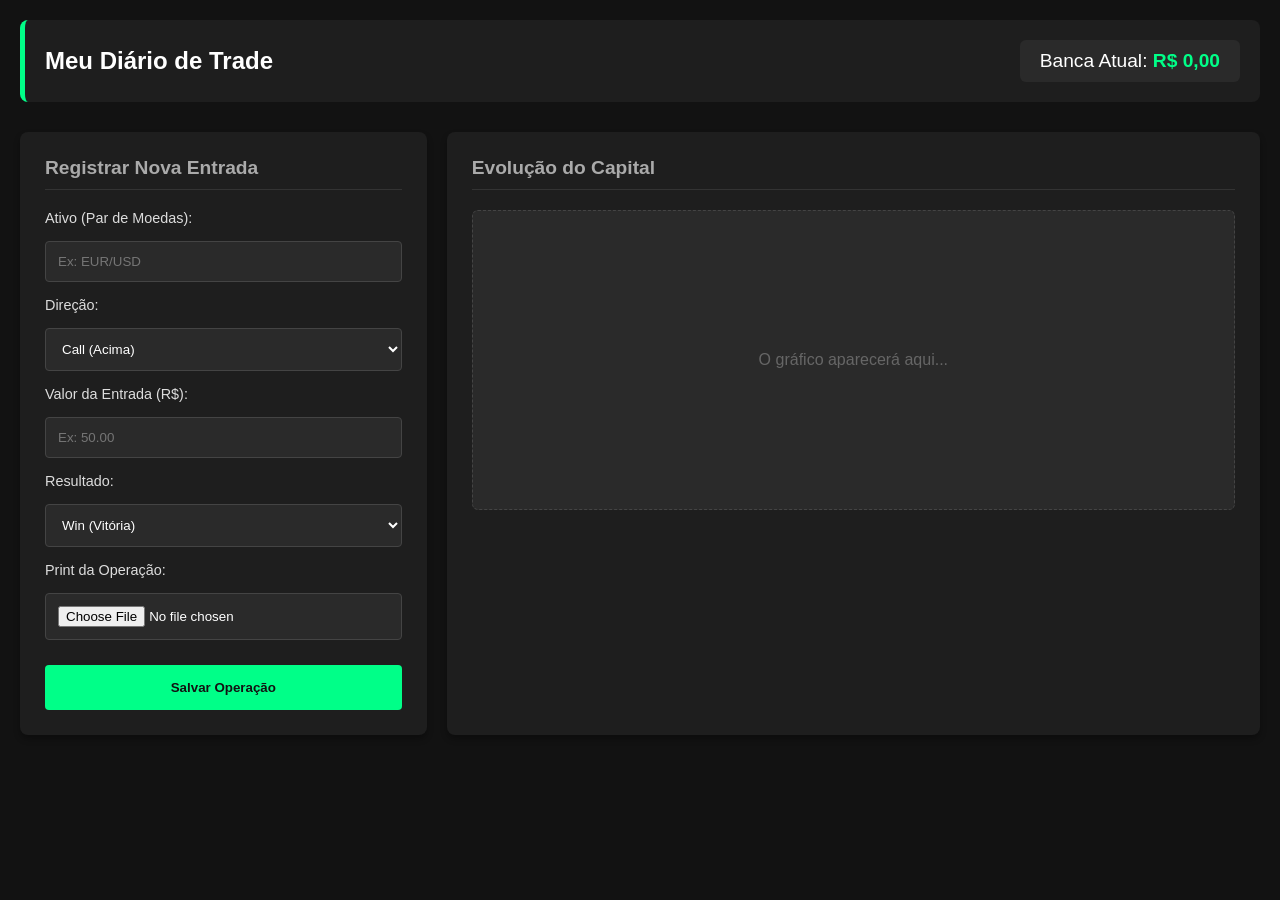
==== index.html @ a252f2a2 "1" ====
<!DOCTYPE html>
<html lang="pt-BR">
<head>
    <meta charset="UTF-8">
    <meta name="viewport" content="width=device-width, initial-scale=1.0">
    <title>Diário de Trade</title>
    <link rel="stylesheet" href="style.css">
</head>
<body>

    <header>
        <h1>Meu Diário de Trade</h1>
        <div class="banca-resumo">
            <p>Banca Atual: <strong id="valor-banca">R$ 0,00</strong></p>
        </div>
    </header>

    <main>
        <!-- Painel de Registro de Nova Operação -->
        <section class="registro-form">
            <h2>Registrar Nova Entrada</h2>
            
            <form id="form-trade">
                <label for="ativo">Ativo (Par de Moedas):</label>
                <input type="text" id="ativo" placeholder="Ex: EUR/USD" required>

                <label for="direcao">Direção:</label>
                <select id="direcao" required>
                    <option value="call">Call (Acima)</option>
                    <option value="put">Put (Abaixo)</option>
                </select>

                <label for="valor">Valor da Entrada (R$):</label>
                <input type="number" id="valor" step="0.01" placeholder="Ex: 50.00" required>

                <label for="resultado">Resultado:</label>
                <select id="resultado" required>
                    <option value="win">Win (Vitória)</option>
                    <option value="loss">Loss (Derrota)</option>
                    <option value="empate">Empate</option>
                </select>

                <label for="imagem">Print da Operação:</label>
                <input type="file" id="imagem" accept="image/*">

                <button type="submit">Salvar Operação</button>
            </form>
        </section>

        <!-- Aqui entrarão os gráficos no futuro -->
        <section class="dashboard">
            <h2>Evolução do Capital</h2>
            <div id="grafico-container">
                <p>O gráfico aparecerá aqui...</p>
            </div>
        </section>
    </main>

    <script src="app.js"></script>
</body>
</html>
---- style.css ----
/* Configurações Globais */
* {
    margin: 0;
    padding: 0;
    box-sizing: border-box;
    font-family: 'Segoe UI', Tahoma, Geneva, Verdana, sans-serif;
}

body {
    background-color: #121212; /* Fundo escuro */
    color: #ffffff;
    padding: 20px;
}

/* Cabeçalho */
header {
    display: flex;
    justify-content: space-between;
    align-items: center;
    padding: 20px;
    background-color: #1e1e1e;
    border-radius: 8px;
    margin-bottom: 30px;
    border-left: 5px solid #00ff88; /* Detalhe em verde neon */
}

h1 {
    font-size: 1.5rem;
    font-weight: 600;
}

.banca-resumo {
    font-size: 1.2rem;
    background-color: #2a2a2a;
    padding: 10px 20px;
    border-radius: 6px;
}

#valor-banca {
    color: #00ff88; /* Verde para dinheiro */
}

/* Layout Principal */
main {
    display: grid;
    grid-template-columns: 1fr 2fr;
    gap: 20px;
}

/* Painéis */
.registro-form, .dashboard {
    background-color: #1e1e1e;
    padding: 25px;
    border-radius: 8px;
    box-shadow: 0 4px 6px rgba(0, 0, 0, 0.3);
}

h2 {
    font-size: 1.2rem;
    margin-bottom: 20px;
    color: #aaaaaa;
    border-bottom: 1px solid #333;
    padding-bottom: 10px;
}

/* Formulário */
form {
    display: flex;
    flex-direction: column;
    gap: 15px;
}

label {
    font-size: 0.9rem;
    color: #dddddd;
}

input, select {
    width: 100%;
    padding: 12px;
    background-color: #2a2a2a;
    border: 1px solid #444;
    border-radius: 4px;
    color: white;
    outline: none;
}

input:focus, select:focus {
    border-color: #00ff88;
}

/* Botão */
button {
    margin-top: 10px;
    padding: 15px;
    background-color: #00ff88;
    color: #121212;
    border: none;
    border-radius: 4px;
    font-weight: bold;
    cursor: pointer;
    transition: background-color 0.3s;
}

button:hover {
    background-color: #00cc6a;
}

/* Espaço do Gráfico */
#grafico-container {
    height: 300px;
    display: flex;
    align-items: center;
    justify-content: center;
    background-color: #2a2a2a;
    border-radius: 6px;
    color: #666;
    border: 1px dashed #444;
}

/* Responsividade para telas menores */
@media (max-width: 768px) {
    main {
        grid-template-columns: 1fr; /* Coloca um embaixo do outro no celular */
    }
    header {
        flex-direction: column;
        gap: 15px;
        align-items: flex-start;
    }
}
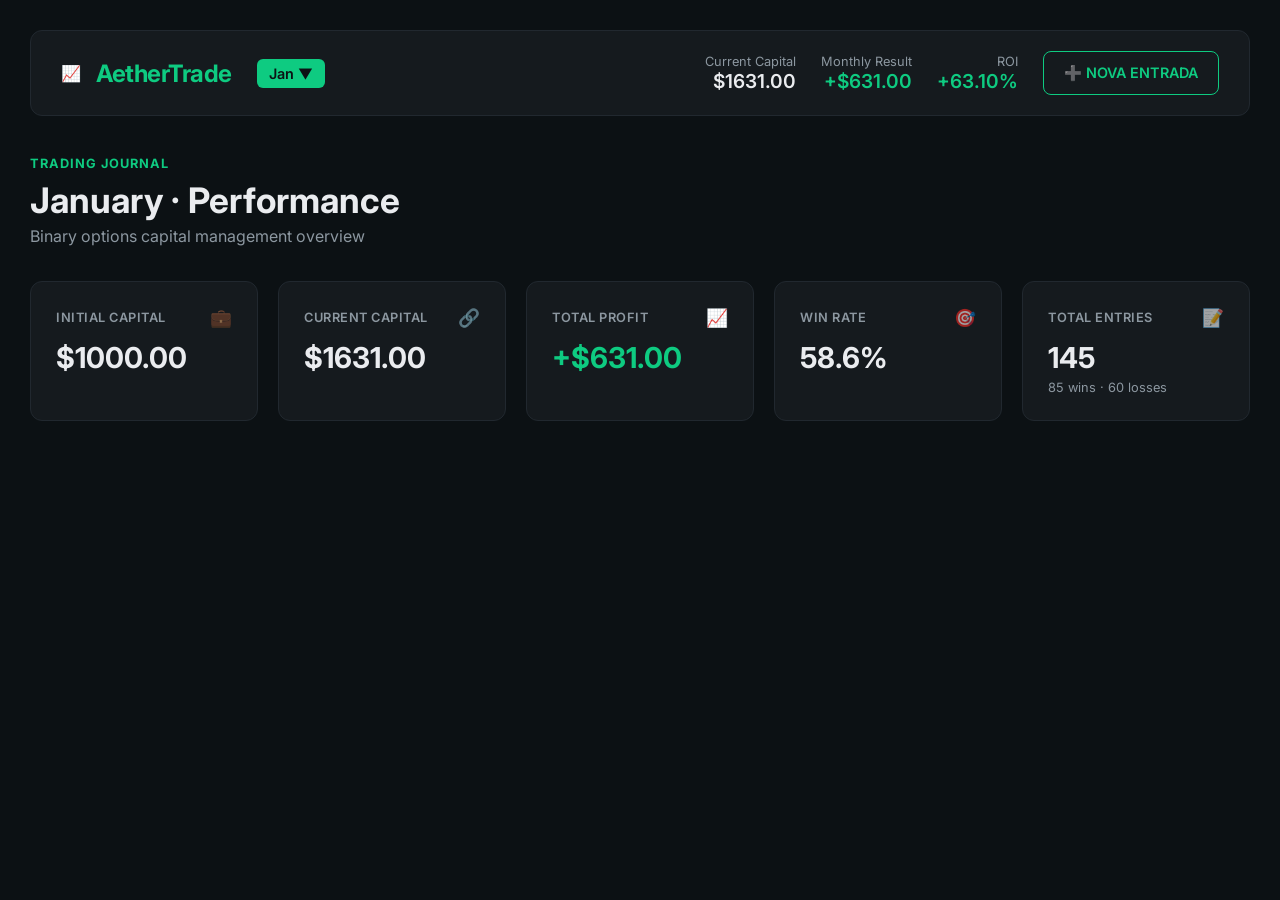
==== commit 7f917d64: "2" ====
--- a/index.html
+++ b/index.html
@@ -3,58 +3,89 @@
 <head>
     <meta charset="UTF-8">
     <meta name="viewport" content="width=device-width, initial-scale=1.0">
-    <title>Diário de Trade</title>
-    <link rel="stylesheet" href="style.css">
+    <title>AetherTrade - Trading Journal Pro</title>
+    <link href="https://fonts.googleapis.com/css2?family=Inter:wght@400;500;600;700&display=swap" rel="stylesheet">
+    <link rel="stylesheet" href="/style.css">
 </head>
 <body>
 
-    <header>
-        <h1>Meu Diário de Trade</h1>
-        <div class="banca-resumo">
-            <p>Banca Atual: <strong id="valor-banca">R$ 0,00</strong></p>
-        </div>
-    </header>
+    <div class="dashboard-container">
+        
+        <header class="main-header">
+            <div class="logo-area">
+                <span class="icon">📈</span>
+                <span class="brand-name">AetherTrade</span>
+                <span class="month-selector">Jan <span class="arrow-down">▼</span></span>
+            </div>
+            <div class="summary-area">
+                <div class="summary-item">
+                    <span class="label">Current Capital</span>
+                    <span class="value">$1631.00</span>
+                </div>
+                <div class="summary-item">
+                    <span class="label">Monthly Result</span>
+                    <span class="value result-win">+$631.00</span>
+                </div>
+                <div class="summary-item">
+                    <span class="label">ROI</span>
+                    <span class="value result-win">+63.10%</span>
+                </div>
+                <button class="btn-new-entry">➕ NOVA ENTRADA</button>
+            </div>
+        </header>
 
-    <main>
-        <!-- Painel de Registro de Nova Operação -->
-        <section class="registro-form">
-            <h2>Registrar Nova Entrada</h2>
-            
-            <form id="form-trade">
-                <label for="ativo">Ativo (Par de Moedas):</label>
-                <input type="text" id="ativo" placeholder="Ex: EUR/USD" required>
-
-                <label for="direcao">Direção:</label>
-                <select id="direcao" required>
-                    <option value="call">Call (Acima)</option>
-                    <option value="put">Put (Abaixo)</option>
-                </select>
-
-                <label for="valor">Valor da Entrada (R$):</label>
-                <input type="number" id="valor" step="0.01" placeholder="Ex: 50.00" required>
-
-                <label for="resultado">Resultado:</label>
-                <select id="resultado" required>
-                    <option value="win">Win (Vitória)</option>
-                    <option value="loss">Loss (Derrota)</option>
-                    <option value="empate">Empate</option>
-                </select>
-
-                <label for="imagem">Print da Operação:</label>
-                <input type="file" id="imagem" accept="image/*">
-
-                <button type="submit">Salvar Operação</button>
-            </form>
+        <section class="performance-title">
+            <p class="journal-tag">TRADING JOURNAL</p>
+            <h1>January · Performance</h1>
+            <p class="journal-sub">Binary options capital management overview</p>
         </section>
 
-        <!-- Aqui entrarão os gráficos no futuro -->
-        <section class="dashboard">
-            <h2>Evolução do Capital</h2>
-            <div id="grafico-container">
-                <p>O gráfico aparecerá aqui...</p>
+        <section class="kpi-grid">
+            
+            <div class="kpi-card">
+                <div class="kpi-icon-row">
+                    <span class="kpi-label">INITIAL CAPITAL</span>
+                    <span class="kpi-icon">💼</span>
+                </div>
+                <p class="kpi-value">$1000.00</p>
             </div>
+
+            <div class="kpi-card">
+                <div class="kpi-icon-row">
+                    <span class="kpi-label">CURRENT CAPITAL</span>
+                    <span class="kpi-icon">🔗</span>
+                </div>
+                <p class="kpi-value">$1631.00</p>
+            </div>
+
+            <div class="kpi-card">
+                <div class="kpi-icon-row">
+                    <span class="kpi-label">TOTAL PROFIT</span>
+                    <span class="kpi-icon kpi-icon-win">📈</span>
+                </div>
+                <p class="kpi-value value-win">+$631.00</p>
+            </div>
+
+            <div class="kpi-card">
+                <div class="kpi-icon-row">
+                    <span class="kpi-label">WIN RATE</span>
+                    <span class="kpi-icon">🎯</span>
+                </div>
+                <p class="kpi-value">58.6%</p>
+            </div>
+
+            <div class="kpi-card">
+                <div class="kpi-icon-row">
+                    <span class="kpi-label">TOTAL ENTRIES</span>
+                    <span class="kpi-icon">📝</span>
+                </div>
+                <p class="kpi-value">145</p>
+                <p class="kpi-subvalue">85 wins · 60 losses</p>
+            </div>
+
         </section>
-    </main>
+
+        </div>
 
     <script src="app.js"></script>
 </body>
--- a/style.css
+++ b/style.css
@@ -1,131 +1,213 @@
-/* Configurações Globais */
+/* Paleta de Cores do Modelo AetherTrade */
+:root {
+    --bg-main: #0c1114;       /* Fundo super escuro, ligeiramente azulado */
+    --bg-card: #151a1e;       /* Fundo dos cartões e cabeçalho */
+    --text-primary: #eaecef;   /* Quase branco */
+    --text-muted: #8c97a0;    /* Cinza para labels */
+    --border-color: #21282f;  /* Cor sutil para linhas divisórias */
+    
+    --neon-green: #0ecb81;    /* Verde financeiro vibrante (Win) */
+    --neon-red: #f6465d;      /* Vermelho financeiro vibrante (Loss) */
+}
+
+/* Reset e Fonte */
 * {
     margin: 0;
     padding: 0;
     box-sizing: border-box;
-    font-family: 'Segoe UI', Tahoma, Geneva, Verdana, sans-serif;
+    font-family: 'Inter', sans-serif;
 }
 
 body {
-    background-color: #121212; /* Fundo escuro */
-    color: #ffffff;
-    padding: 20px;
-}
-
-/* Cabeçalho */
-header {
+    background-color: var(--bg-main);
+    color: var(--text-primary);
+    padding: 30px;
+    min-height: 100vh;
+}
+
+.dashboard-container {
+    max-width: 1400px;
+    margin: 0 auto;
+}
+
+/* --- ESTILO DO CABEÇALHO (main-header) --- */
+.main-header {
     display: flex;
     justify-content: space-between;
     align-items: center;
-    padding: 20px;
-    background-color: #1e1e1e;
+    background-color: var(--bg-card);
+    padding: 20px 30px;
+    border-radius: 12px;
+    border: 1px solid var(--border-color);
+    margin-bottom: 40px;
+}
+
+.logo-area {
+    display: flex;
+    align-items: center;
+    gap: 15px;
+}
+
+.brand-name {
+    font-size: 1.5rem;
+    font-weight: 700;
+    color: var(--neon-green);
+    letter-spacing: -0.5px;
+}
+
+.month-selector {
+    background-color: var(--neon-green);
+    color: var(--bg-main);
+    padding: 6px 12px;
+    border-radius: 6px;
+    font-weight: 600;
+    font-size: 0.9rem;
+    cursor: pointer;
+    margin-left: 10px;
+}
+
+.summary-area {
+    display: flex;
+    align-items: center;
+    gap: 25px;
+}
+
+.summary-item {
+    text-align: right;
+}
+
+.summary-item .label {
+    display: block;
+    font-size: 0.8rem;
+    color: var(--text-muted);
+}
+
+.summary-item .value {
+    font-size: 1.2rem;
+    font-weight: 600;
+}
+
+.result-win {
+    color: var(--neon-green);
+}
+
+/* --- O NOVO BOTÃO DE REGISTRO (btn-new-entry) --- */
+.btn-new-entry {
+    background-color: transparent;
+    color: var(--neon-green);
+    border: 1px solid var(--neon-green);
+    padding: 12px 20px;
     border-radius: 8px;
-    margin-bottom: 30px;
-    border-left: 5px solid #00ff88; /* Detalhe em verde neon */
-}
-
-h1 {
-    font-size: 1.5rem;
-    font-weight: 600;
-}
-
-.banca-resumo {
-    font-size: 1.2rem;
-    background-color: #2a2a2a;
-    padding: 10px 20px;
-    border-radius: 6px;
-}
-
-#valor-banca {
-    color: #00ff88; /* Verde para dinheiro */
-}
-
-/* Layout Principal */
-main {
+    font-size: 0.9rem;
+    font-weight: 600;
+    cursor: pointer;
+    transition: all 0.2s ease;
+    text-transform: uppercase;
+}
+
+.btn-new-entry:hover {
+    background-color: var(--neon-green);
+    color: var(--bg-main);
+    box-shadow: 0 0 15px rgba(14, 203, 129, 0.4);
+}
+
+/* --- TÍTULO DA PERFORMANCE --- */
+.performance-title {
+    margin-bottom: 35px;
+}
+
+.journal-tag {
+    color: var(--neon-green);
+    font-size: 0.8rem;
+    font-weight: 700;
+    text-transform: uppercase;
+    letter-spacing: 1px;
+    margin-bottom: 8px;
+}
+
+.performance-title h1 {
+    font-size: 2.2rem;
+    font-weight: 700;
+}
+
+.journal-sub {
+    color: var(--text-muted);
+    font-size: 1rem;
+    margin-top: 5px;
+}
+
+/* --- GRID DE KPI CARDS (kpi-grid) --- */
+.kpi-grid {
     display: grid;
-    grid-template-columns: 1fr 2fr;
+    grid-template-columns: repeat(5, 1fr); /* 5 cartões por linha */
     gap: 20px;
-}
-
-/* Painéis */
-.registro-form, .dashboard {
-    background-color: #1e1e1e;
+    margin-bottom: 40px;
+}
+
+.kpi-card {
+    background-color: var(--bg-card);
     padding: 25px;
-    border-radius: 8px;
-    box-shadow: 0 4px 6px rgba(0, 0, 0, 0.3);
-}
-
-h2 {
-    font-size: 1.2rem;
-    margin-bottom: 20px;
-    color: #aaaaaa;
-    border-bottom: 1px solid #333;
-    padding-bottom: 10px;
-}
-
-/* Formulário */
-form {
-    display: flex;
-    flex-direction: column;
-    gap: 15px;
-}
-
-label {
-    font-size: 0.9rem;
-    color: #dddddd;
-}
-
-input, select {
-    width: 100%;
-    padding: 12px;
-    background-color: #2a2a2a;
-    border: 1px solid #444;
-    border-radius: 4px;
-    color: white;
-    outline: none;
-}
-
-input:focus, select:focus {
-    border-color: #00ff88;
-}
-
-/* Botão */
-button {
-    margin-top: 10px;
-    padding: 15px;
-    background-color: #00ff88;
-    color: #121212;
-    border: none;
-    border-radius: 4px;
-    font-weight: bold;
-    cursor: pointer;
-    transition: background-color 0.3s;
-}
-
-button:hover {
-    background-color: #00cc6a;
-}
-
-/* Espaço do Gráfico */
-#grafico-container {
-    height: 300px;
-    display: flex;
-    align-items: center;
-    justify-content: center;
-    background-color: #2a2a2a;
-    border-radius: 6px;
-    color: #666;
-    border: 1px dashed #444;
-}
-
-/* Responsividade para telas menores */
+    border-radius: 12px;
+    border: 1px solid var(--border-color);
+    position: relative; /* para ícones futuros */
+}
+
+.kpi-icon-row {
+    display: flex;
+    justify-content: space-between;
+    align-items: center;
+    margin-bottom: 12px;
+}
+
+.kpi-label {
+    font-size: 0.8rem;
+    color: var(--text-muted);
+    font-weight: 600;
+    text-transform: uppercase;
+    letter-spacing: 0.5px;
+}
+
+.kpi-icon {
+    font-size: 1.1rem;
+    opacity: 0.6;
+}
+
+.kpi-icon-win {
+    color: var(--neon-green);
+    opacity: 1;
+}
+
+.kpi-value {
+    font-size: 1.8rem;
+    font-weight: 700;
+}
+
+.value-win {
+    color: var(--neon-green);
+}
+
+.kpi-subvalue {
+    font-size: 0.8rem;
+    color: var(--text-muted);
+    margin-top: 5px;
+}
+
+/* Responsividade Básica (Celular) */
+@media (max-width: 1100px) {
+    .kpi-grid {
+        grid-template-columns: repeat(3, 1fr);
+    }
+}
 @media (max-width: 768px) {
-    main {
-        grid-template-columns: 1fr; /* Coloca um embaixo do outro no celular */
-    }
-    header {
+    .main-header {
         flex-direction: column;
         gap: 15px;
-        align-items: flex-start;
+    }
+    .summary-area {
+        flex-wrap: wrap;
+        justify-content: center;
+    }
+    .kpi-grid {
+        grid-template-columns: 1fr 1fr;
     }
 }
